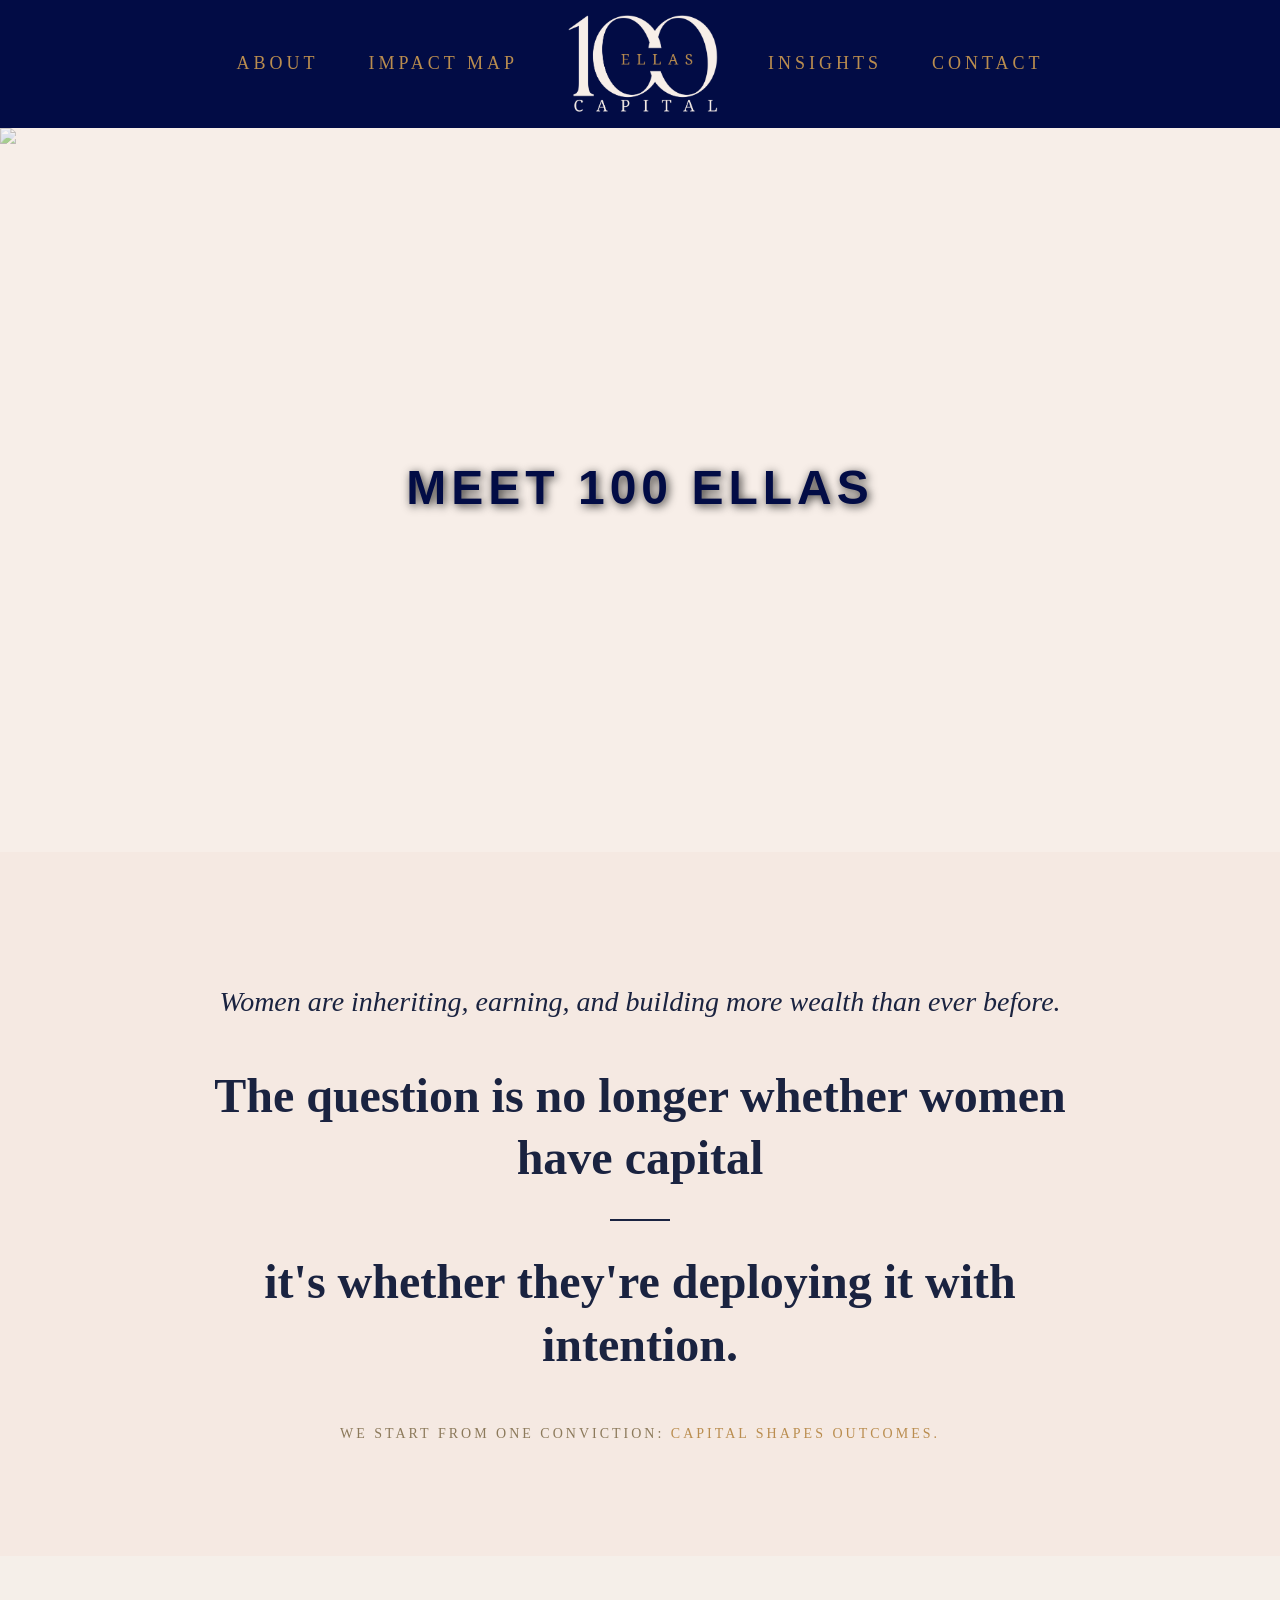
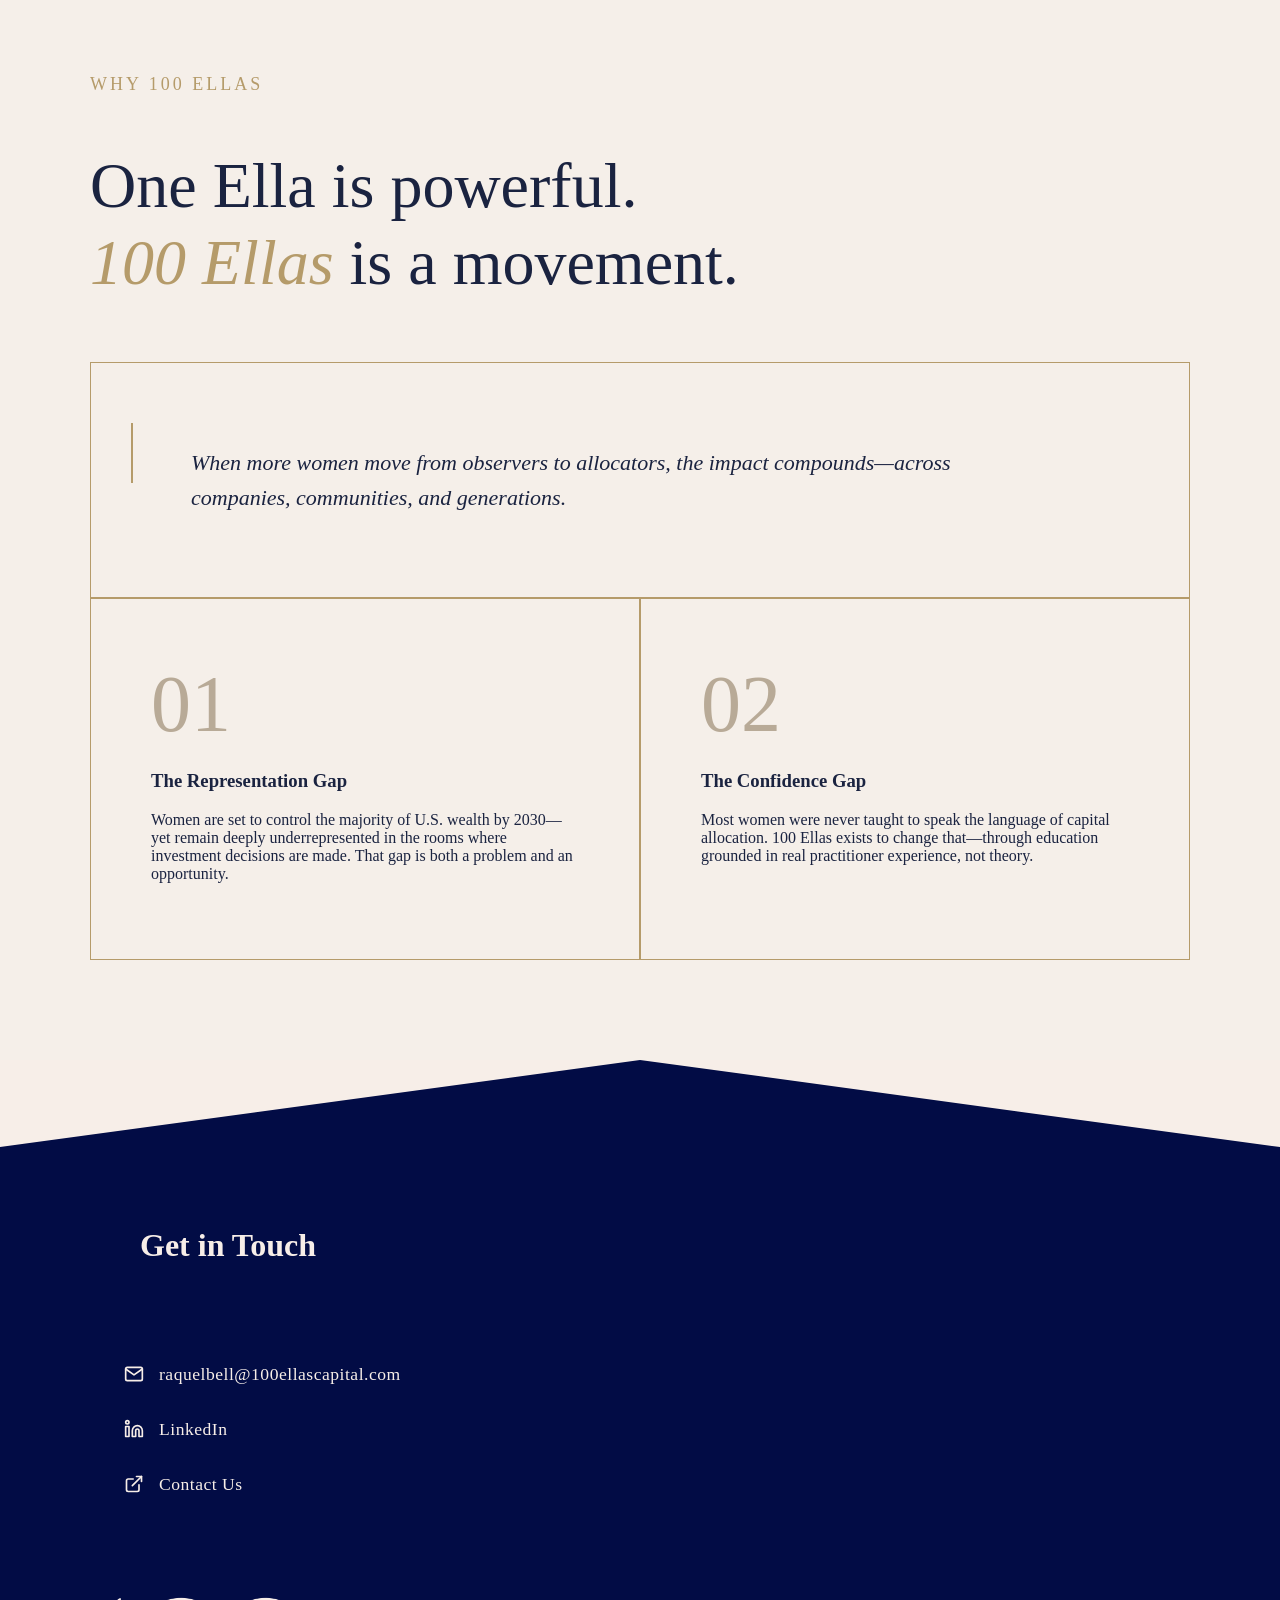
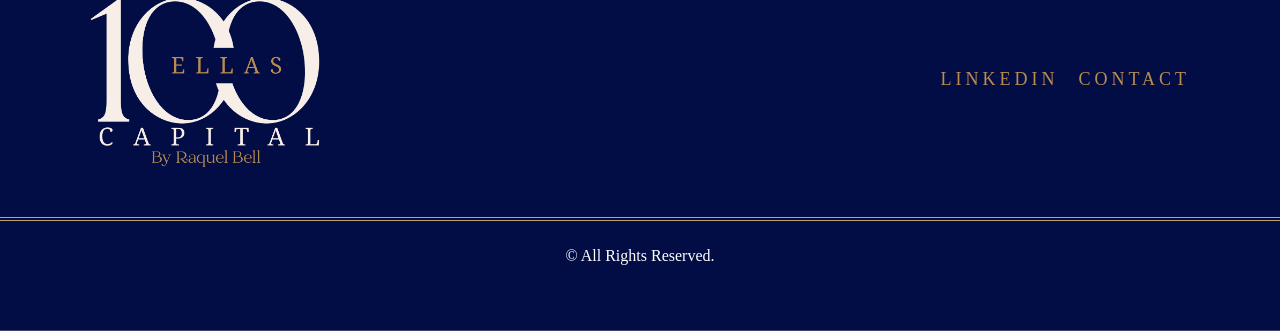
==== about.html @ 115b6231 "Add files via upload" ====
<!DOCTYPE html>
<html lang="en">

<head>
    <meta charset="utf-8">
    <meta http-equiv="X-UA-Compatible" content="IE=edge">
    <title>100 Ellas Capital</title>
    <meta name="description" content="100 Ellas Capital website">
    <meta name="viewport" content="width=device-width, initial-scale=1">
    <link rel="icon" type="image/ico" href="favicon.ico">
    <link href="https://fonts.googleapis.com/css2?family=Bebas+Neue&display=swap" rel="stylesheet">
    <link rel="stylesheet" href="stylecss.css">
</head>

<body>

    <header>
        <div class="container">
            
            <nav>
                <ul>
                    <li><a href="about.html" class="nav-link">ABOUT</a></li>
                    <li><a href="impact.html" class="nav-link">IMPACT MAP</a></li>
                    <li class="logo"><a href="index.html" class="logo-link"><img src="10.png"></a></li>
                    <li><a href="insights.html" class="nav-link">INSIGHTS</a></li>
                    <li><a href="contact.html" class="nav-link">CONTACT</a></li>
                </ul>
            </nav>
        </div>
    </header>

    
    <section class="image-section">
        <div class="img-banner">

              <img src="100ellas.png">


            <div class="image-overlay">
              <h1 class="overlay-text">MEET 100 ELLAS</h1>
            </div>
          </div>
    </section>

    <section class="about-section">
        <div class="text-about">
      
          <p class="intro-line">
            Women are inheriting, earning, and building more wealth than ever before.
          </p>
      
          <h2 class="main-line">
            The question is no longer whether women have capital
          </h2>
      
          <div class="divider"></div>
      
          <h2 class="main-line">
            it's whether they're deploying it with intention.
          </h2>
      
          <p class="closing-line">
            WE START FROM ONE CONVICTION:
            <span>CAPITAL SHAPES OUTCOMES.</span>
          </p>
      
        </div>
      </section>
    
      <section class="why-section">

        <div class="container">
      
          <p class="eyebrow">WHY 100 ELLAS</p>
      
          <h1 class="headline">
            One Ella is powerful.<br>
            <span>100 Ellas</span> is a movement.
          </h1>
      
          <div class="quote-box">
            <p>
              When more women move from observers to allocators, the impact
              compounds—across companies, communities, and generations.
            </p>
          </div>
      
          <div class="about-grid">
      
            <div class="about-card">
              <div class="number">01</div>
              <h3>The Representation Gap</h3>
              <p>
                Women are set to control the majority of U.S. wealth by 2030—yet remain deeply underrepresented in the rooms where investment decisions are made. That gap is both a problem and an opportunity.
              </p>
            </div>
      
            <div class="about-card">
              <div class="number">02</div>
              <h3>The Confidence Gap</h3>
              <p>
                Most women were never taught to speak the language of capital allocation. 100 Ellas exists to change that—through education grounded in real practitioner experience, not theory.
              </p>
            </div>
      
          </div>
      
        </div>
      
      </section>

        <section class="footer-section">
        <section class="get-in-touch">
            <h2 class="title">Get in Touch</h2>
            
            <div class="contact-container">
                <div class="contact-row">
                    <svg class="contact-icon" xmlns="http://www.w3.org/2000/svg" viewBox="0 0 24 24" fill="none" stroke="currentColor" stroke-width="2" stroke-linecap="round" stroke-linejoin="round"><path d="M4 4h16c1.1 0 2 .9 2 2v12c0 1.1-.9 2-2 2H4c-1.1 0-2-.9-2-2V6c0-1.1.9-2 2-2z"></path><polyline points="22,6 12,13 2,6"></polyline></svg>
                    <span class="contact-text">raquelbell@100ellascapital.com</span>
                </div>
            
                <div class="contact-row">
                    <svg class="contact-icon" xmlns="http://www.w3.org/2000/svg" viewBox="0 0 24 24" fill="none" stroke="currentColor" stroke-width="2" stroke-linecap="round" stroke-linejoin="round"><path d="M16 8a6 6 0 0 1 6 6v7h-4v-7a2 2 0 0 0-2-2 2 2 0 0 0-2 2v7h-4v-7a6 6 0 0 1 6-6z"></path><rect x="2" y="9" width="4" height="12"></rect><circle cx="4" cy="4" r="2"></circle></svg>
                    <a href="https://www.linkedin.com/in/raquelbell/" class="contact-link-wrapper">
                        <span class="contact-text">LinkedIn</span>
                    </a>
                </div>
            
                <div class="contact-row">
                    <svg class="contact-icon" xmlns="http://www.w3.org/2000/svg" viewBox="0 0 24 24" fill="none" stroke="currentColor" stroke-width="2" stroke-linecap="round" stroke-linejoin="round">
                        <path d="M18 13v6a2 2 0 0 1-2 2H5a2 2 0 0 1-2-2V8a2 2 0 0 1 2-2h6"></path>
                        <polyline points="15 3 21 3 21 9"></polyline>
                        <line x1="10" y1="14" x2="21" y2="3"></line>
                    </svg>
                    <a href="contact.html" class="contact-link-wrapper">
                        <span class="contact-text">Contact Us</span>
                    </a>
                </div>
            </div>
               
            </div>
            </section>


            <footer>
                <div class="container">
                    <img src="9.png">
                    <div class="social-icons">
                        <a href="https://www.linkedin.com/in/raquelbell/" class="social-link">LINKEDIN</a> <a href="contact.html" class="social-link">Contact</a> </div>
                </div>
                <div class="copyright">
                    <p>&copy; All Rights Reserved.</p>
        
                </div>
            </footer>
            </section>
        
            <script src="javascript.js"></script>

        
            </body>
            </html>
---- stylecss.css ----
body {
	font-family: Georgia, 'Times New Roman', Times, serif;
	margin: 0;
	color: #020c45;
	background-color:#f7eee8; /* Default background */
}

a {
    text-decoration: none;
    color: inherit; /* This keeps the link from turning blue/purple */
}

/* --- Header --- */
header {
    background-color: #020c45;
    padding: 15px 0;
}

.container {
    max-width: 1200px;
    margin: 0 auto;
    padding: 0 20px;
}

/* --- Navigation (The Centering Logic) --- */
header nav ul {
    display: flex;
    align-items: center;     /* Aligns text and logo vertically */
	justify-content: center;
    gap: 50px;               /* Space between items */
    list-style: none;
    margin: 0px;
    padding: 0;
}

/* --- Logo Styling (Inside the li) --- */
.logo img {
    max-width: 150px !important;
    display: block; /* Prevents tiny gap at the bottom */
    cursor: pointer;
}

/* --- Link Styling --- */
.nav-link {
    text-decoration: none;
    color: #ba8d4f;
    font-size: 18px;
    letter-spacing: 4px;
    position: relative;
    padding-bottom: 5px;
    transition: color 0.3s ease;
}

.nav-link:hover {
    color: #f7eee8; 
}

/* Underline Animation */
.nav-link::after {
    content: '';
    position: absolute;
    width: 0;
    height: 2px;
    bottom: 0;
    left: 50%;
    background-color: #bfa071; 
    transition: all 0.3s ease;
    transform: translateX(-50%);
}

.nav-link:hover::after {
    width: 100%;
}


/* --- Section Text --- */
.section-title {
    font-size: 50px;
    color: #020c45;
    font-family: 'Bebas Neue', sans-serif;
    letter-spacing: 2px;
}

.section-text {
    line-height: 1.6;
    margin-bottom: 20px;
    font-size: 18px;
}

/* --- hero Section --- */
.hero-banner , .img-banner{
	position: relative;
	width: 100%;
	height: 80vh; 
	display: flex;
	align-items: center; /* Centers text vertically */
	justify-content: center; /* Centers text horizontally */
	overflow: hidden;
	background-color: #000; 
  }
  
  .hero-video {
	position: absolute;
	top: 0;
	left: 0;
	width: 100%;
	height: 100%;
	object-fit: cover; 
	z-index: 1; 
  }
  
  .hero-overlay {
	position: relative; 
	z-index: 2; 
	text-align: center;
	color: #f7eee8;
	text-transform: uppercase;
	letter-spacing: 5px;
	font-family: 'Trebuchet MS', 'Lucida Sans Unicode', 'Lucida Grande', 'Lucida Sans', Arial, sans-serif;
	animation: slideLeft 1.5s ease-out forwards;
}

@keyframes slideLeft {
  from {
    transform: translateX(-100%); /* Começa fora da tela à esquerda */
    opacity: 0;
  }
  to {
    transform: translateX(0);    /* Termina na posição original */
    opacity: 1;
  }
}
  
  .impactful-phrase {
	font-size: 50px;
	font-weight: bold;
	text-shadow: 2px 2px 10px rgba(0,0,0,0.7);
  }

/* --- Impact Section --- */
.impact-section {
	background-color: #f7eee8;
	padding: 70px 0;
}

.impact-section .grid {
	display: grid;
	grid-template-columns: 1.4fr 1fr;
	gap: 100px;
        align-items: start; /* Changed from center to start */
	
}

.grid{
    margin-left: 100px;
}


.foto img {
    width: 100%  !important;   
    max-width: 400px !important;
    border-radius: 100%;
    display: block;
    position: relative;
    top: -50px; /* Moves the image 50px up from its natural position */

}

.impact-section .buttons {
	display: flex;
	gap: 100px;
}

.btn{
	font-size: 18px;
	text-transform: uppercase;
	text-decoration: solid;
	margin-top: 40px;
	display: inline-block;
	padding: 15px 20px;
	background-color:#ba8d4f;
	color:#f7eee8; 
	font-weight: bold;
	border: none;
	border-radius: 10px;
	cursor: pointer;
	transition: background-color 0.3s;
	width: 180px;
    font-family: Georgia, 'Times New Roman', Times, serif;

}

.btn:hover {
	background-color:#020c45;
	color:#ba8d4f;
}
/* --- Approach Section --- */
/* --- New Approach Layout --- */

.approach-section {
    padding: 10px 20px;
    background-color: #f7eee8; /* Clean white background to make circles pop */
}


.approach-grid {
    display: grid;
    grid-template-columns: repeat(3, 1fr);
    gap: 40px;
    max-width: 1100px;
    margin: 150px auto 0 auto;
}

.approach-item {
    text-align: center;
    display: flex;
    flex-direction: column;
    align-items: center;
    transition: transform 0.3s ease;
}

/* The Animated Round Icon */
.circle-icon {
    width: 120px;
    height: 120px;
    background-color: #ba8d4f; /* Your soft peach/cream color */
    border-radius: 50%;
    display: flex;
    align-items: center;
    justify-content: center;
    color: #020c45;
    margin-bottom: 30px;
    position: relative;
    transition: all 0.4s cubic-bezier(0.175, 0.885, 0.32, 1.275);
    border: 1px solid rgba(2, 12, 69, 0.05);
}

.circle-icon svg {
    width: 40px;
    height: 40px;
}

.stat-highlight {
    font-weight: bold;
    font-size: 1.2rem;
}

/* Hover Animations */
.approach-item:hover .circle-icon {
    transform: scale(1.1);
    background-color: #020c45;
    color: #f7eee8;
    box-shadow: 0 15px 30px rgba(2, 12, 69, 0.15);
}

.approach-item:hover {
    transform: translateY(-10px);
}

/* Continuous Pulse Animation */
@keyframes pulse {
    0% { box-shadow: 0 0 0 0 rgba(247, 238, 232, 0.7); }
    70% { box-shadow: 0 0 0 20px rgba(247, 238, 232, 0); }
    100% { box-shadow: 0 0 0 0 rgba(247, 238, 232, 0); }
}

.pulse-1 { animation: pulse 3s infinite; }
.pulse-2 { animation: pulse 3s infinite 1s; }
.pulse-3 { animation: pulse 3s infinite 2s; }

/* Content Styling */
.approach-title {
    font-family: "Playfair Display", serif;
    font-size: 1.4rem;
    margin-bottom: 15px;
    color: #020c45;
}

.approach-text {
    font-size: 0.95rem;
    line-height: 1.6;
    color: #555;
    max-width: 280px;
}

/* Mobile adjustments */
@media (max-width: 850px) {
    .approach-grid {
        grid-template-columns: 1fr;
        gap: 60px;
    }
}



/* --- Marquee Section --- */
.marquee-section {
    background-color: #f7eee8;
    padding: 60px 0; 
    overflow: hidden;
	margin-left: 150px;
    margin-top: 60px;
	
}

.s-marquee-svg {
    width: 100%;
    height: auto;
	
	
}

.marquee-text {
    fill: #020c45; 
    font-size: 35px; 
    font-weight: bold; 
    text-transform: uppercase;
    letter-spacing: 2px;
    font-family: Georgia, 'Times New Roman', Times, serif;
}



/* --- Recent Posts --- */
.gold-section{
	background-color: #020c45;
	padding: 50px 0 100px 0; /* Extra bottom padding for the V space */
    
    /* The V-Shape Logic */
	clip-path: polygon(0 10%, 50% 0, 100% 10%, 100% 100%, 0 100%);
	color:  #f7eee8;

}

.recent-posts{
	margin-top: 200px;
	border-bottom: double 4px #020c45;
}

.recent-posts .container {
	position: relative;
}

.recentposts-title {

	color: #f7eee8;
	font-size: 24px;
	font-weight: bold;
	margin-bottom: 20px;
	margin-top: 100px;
	letter-spacing: 2px;
}

/* Grid Layout */
.card-grid {
    display: grid;
    grid-template-columns: repeat(auto-fit, minmax(300px, 1fr));
    gap: 30px;
    margin-bottom: 50px;
}

/* Card Styling */
.card {
    background-color: #fff;
    border-radius: 20px;
    overflow: hidden;
    text-align: left;
    transition: transform 0.3s ease;
}

.card:hover {
    transform: translateY(-5px);
}

.image-placeholder {
    width: 100%;
    height: 250px;
    background-color: #d1e0d0; /* Soft sage placeholder */
    background-image: linear-gradient(135deg, #d1e0d0 25%, #c5d6c4 100%);
}

.card-content {
    padding: 30px;
    color: #333;
}

.card-content h3 {
    font-size: 1.5rem;
    margin-bottom: 15px;
    font-weight: 700;
}

.card-content p {
    font-size: 1rem;
    line-height: 1.5;
    color: #666;
    margin-bottom: 25px;
}

.cta {
    text-decoration: none;
    color: #bfa071;
    font-weight: bold;
    font-size: 0.95rem;
    display: inline-block;
}

/* See More Button */

.see-more{
	font-size: 18px;
	text-transform: uppercase;
	text-decoration: solid;
	margin-top: 20px;
	display: inline-block;
	padding: 15px 20px;
	background-color:#ba8d4f;
	color: #f7eee8;
	font-weight: bold;
	border: none;
	border-radius: 10px;
	cursor: pointer;
	transition: background-color 0.3s;
	width: 200px;
	margin-bottom: 70px;
}

.see-more:hover {
	background-color: #f7eee8;
	color:#020c45;
}
/* --- Review Section --- */


.review-section {
	background-color: #f7eee8; 
	padding: 50px 0;
	margin-top: 30px;
	margin-bottom: 130px;
}

.review-card {
	background-color: #fff;
	padding: 30px;
	border-radius: 10px;
	max-width: 800px;
	margin: 15px auto;
	display: flex;
	gap: 20px;
    flex: 1; 
    box-shadow: 0 4px 15px #020c45;
}


/* 1. The Wrapper: Forces everything into a horizontal row */
.review-flex-container {
    display: flex;
    align-items: center;    /* Vertically centers arrows with the card */
    justify-content: center; /* Horizontally centers the whole group */
    gap: 40px;               /* Space between arrows and card */
    width: 100%;
    margin: 0 auto;
}

/* 2. The Arrows: Cleaned up and sized */
.arrow-btn {
    background: none;
    border: none;
    font-size: 40px;
    color: #bfa071; 
    cursor: pointer;
    transition: transform 0.2s;
    flex-shrink: 0; /* Prevents arrows from getting squashed */
}

.arrow-btn:hover {
    transform: scale(1.2);
    color: #020c45;
}

.review-content {
    display: flex;
    flex-direction: column;
    gap: 15px;
}

.user-name {
    font-weight: bold;
    font-size: 1.2rem;
    color: #1a2a44; /* Dark blue/black from your screenshot */
    margin-bottom: 2px;
}

.user-handle {
    font-size: 14px;
    color: #888;
}

.review-body {
    display: flex;
    gap: 10px;
}

.review-quote-icon {
    font-size: 40px;
    color: #eee;
    line-height: 1;
}

.review-text {
    font-style: italic;
    color: #020c45;
    line-height: 1.6;
    margin: 0;
}


/* --- Footer --- */

footer {
	margin-top: 20px;
    background-color: #020c45;
    color: #fff;
    padding: 40px 0;
}

footer .container {
    display: flex;
    justify-content: space-between;
    align-items: center;
}

.social-icons {
    display: flex;
    gap: 20px;
}

.social-link {
    position: relative;
    text-decoration: none;
    font-size: 18px;
    padding-bottom: 5px; 
    display: inline-block;
    line-height: 1;
	text-transform: uppercase;
	letter-spacing: 4px;
	color: #ba8d4f;
}

/* The Underline (matches the header) */
.social-link::after {
    content: '';
    position: absolute;
    width: 0;
    height: 2px;
    bottom: 0;
    left: 50%;
    background-color: #bfa071;
    transition: all 0.3s ease;
    transform: translateX(-50%);
}

.social-link:hover{
	color: #f7eee8; 
}

.social-link:hover::after {
    width: 100%;
}

.container img{
	max-width: 230px;
}

.copyright{
	text-align: center;
	justify-content: center;
	align-items: center;
	padding: 10px;
	margin-top: 50px;
	border-top: double 4px #bfa071;

}

/*----Contact-----*/

/* Container Styling */
.contact-section {
	padding: 80px 20px;
	margin: 60px 40px;

  }
  
  /* Form Groups */
  .form-group {
	margin-bottom: 25px;
	display: flex;
	flex-direction: column;
  }
  
  .form-group label {
	font-family: 'Inter', sans-serif;
	font-weight: 600;
	font-size: 0.85rem;
	text-transform: uppercase;
	letter-spacing: 0.1em;
	margin-bottom: 8px;
	color: #1a1a1a;
  }
  
  /* Minimalist Inputs */
  input[type="text"],
  input[type="email"],
  input[type="tel"],
  textarea {
	border: none;
	border-bottom: 1px solid #d1d1d1; /* Thin bottom line only for a chic look */
	padding: 12px 0;
	font-size: 1rem;
	background: transparent;
	transition: border-color 0.3s ease;
	outline: none;
	border-radius: 0; /* Keeps it sharp */
  }
  
  input:focus,
  textarea:focus {
	border-bottom: 1px solid #020c45; /* Darkens on focus */
  }
  
  
  /* Responsive adjustments */
  @media (max-width: 480px) {
	.form-container h2 {
	  font-size: 2rem;
	}
  }

  #thanks-message {
    animation: fadeIn 0.6s ease-in-out forwards;
}

@keyframes fadeIn {
    from { 
        opacity: 0; 
        transform: translateY(10px); 
    }
    to { 
        opacity: 1; 
        transform: translateY(0); 
    }
}


  /* about page */
  /* The container */
.img-banner {
    position: relative;
    display: inline-block; /* Keeps the box the same size as the image */
    background-color: #f7eee8; /* Makes the image look dark when opacity is low */
    width: 100%;
}

/* The image */
.img-banner img {
    display: block;
    width: 100%;
    height: auto;
    opacity: 0.5; /* Your opacity */
}

/* The overlay container */
.image-overlay {
    position: absolute;
    top: 0;
    left: 0;
    width: 100%;
    height: 100%;
    
    /* This centers the content perfectly */
    display: flex;
    justify-content: center;
    align-items: center;
    
    pointer-events: none; /* Allows you to click the image if needed */
}

/* The actual text */
.overlay-text {
    color: #020c45;
    font-size: 3rem;
    margin: 0;
    text-align: center;
    text-shadow: 2px 2px 10px rgba(0,0,0,0.8); /* Makes it pop */
	position: relative; 
	z-index: 2; 
	text-align: center;
	text-transform: uppercase;
	letter-spacing: 5px;
	font-family: 'Trebuchet MS', 'Lucida Sans Unicode', 'Lucida Grande', 'Lucida Sans', Arial, sans-serif;
	animation: slideLeft 1.5s ease-out forwards;
}
.about-section {
    background-color: #f5e9e2;
    display: flex;
    justify-content: center;
    align-items: center;
    padding: 100px 20px;
  }
  
  .text-about {
    max-width: 900px;
    text-align: center;
    color: #1a2340;
    font-family: Georgia, 'Times New Roman', serif;
  }
  
  /* Top italic sentence */
  .intro-line {
    font-style: italic;
    font-size: 28px;
    line-height: 1.6;
    margin-bottom: 40px;
    color: #1a2340;
  }
  
  /* Main bold statements */
  .main-line {
    font-size: 48px;
    font-weight: 600;
    line-height: 1.3;
    margin: 10px 0;
  }
  
  /* Divider line */
  .divider {
    width: 60px;
    height: 2px;
    background-color: #1a2340;
    margin: 30px auto;
  }
  
  /* Bottom small caps line */
  .closing-line {
    margin-top: 50px;
    font-size: 14px;
    letter-spacing: 3px;
    color: #8c7a5b;
  }
  
  .closing-line span {
    color: #ba8d4f;
  }

  .why-section {
    background-color: #f5efe9;
    padding: 100px 20px;
    font-family: Georgia, 'Times New Roman', serif;
    color: #1a2340;
  }
  
  .container {
    max-width: 1100px;
    margin: 0 auto;
  }
  
  /* Top label */
  .eyebrow {
    font-size: 18px;
    letter-spacing: 3px;
    color: #b59b6a;
    margin-bottom: 20px;
  }
  
  /* Main headline */
  .headline {
    font-size: 64px;
    line-height: 1.2;
    font-weight: 500;
    margin-bottom: 60px;
  }
  
  .headline span {
    font-style: italic;
    color: #b59b6a;
  }
  
  /* Quote box */
  .quote-box {
    border: 1px solid #b59b6a;
    padding: 60px;
    margin-bottom: 0;
    position: relative;
  }
  
  .quote-box p {
    font-style: italic;
    font-size: 22px;
    line-height: 1.6;
    max-width: 800px;
    margin-left: 40px;
  }
  
  /* Vertical accent line */
  .quote-box::before {
    content: "";
    position: absolute;
    left: 40px;
    top: 60px;
    width: 2px;
    height: 60px;
    background-color: #b59b6a;
  }
  
  /* Grid section */
  .about-grid {
    display: grid;
    grid-template-columns: 1fr 1fr;
    border-top: none; /* keeps it aligned with quote box above */
  }
  

  
  .about-card {
    padding: 60px;
    border: 1px solid #b59b6a;
  }
  

  
  /* Large faded numbers */
  .number {
    font-size: 80px;
    color: #b8aa97;
    margin-bottom: 20px;
  }
  
  /* Card titles */
  .card h3 {
    font-size: 26px;
    margin-bottom: 20px;
  }
  
  /* Body text */
  .card p {
    font-family: 'Inter', sans-serif;
    font-size: 18px;
    line-height: 1.7;
    color: #5a5f6a;
  }

/* --- THIRD SECTION: GET IN TOUCH --- */

.footer-section {
	background-color: #020c45;
    padding: 100px 0 0 0; 
        clip-path: polygon(0 10%, 50% 0, 100% 10%, 100% 100%, 0 100%);
        width: 100%;
    position: relative;
	

}

.get-in-touch{
	margin-bottom: 50px;
}

.title {
    font-family: "Playfair Display", serif;
    font-size: 32px;
	padding: 40px;
	margin-left: 100px;
    margin-bottom: 3rem;
	color:  #f7eee8;

}

.contact-container {
    display: flex;
    flex-direction: column;
    gap: 10px; /* Space between the two rows */
	margin-bottom: 50px;
}

.contact-row {
    display: flex;
    align-items:start;
    gap: 15px; /* Space between icon and text */
    padding: 12px 24px;
	color: #f7eee8;
	margin-left: 100px;
	
}

/* Subtle hover effect even if not clickable */

.contact-icon {
    width: 20px;
    height: 20px;
    color: #f7eee8; /* Accent color for the icons */
}

.contact-text {
    font-size: 1.1rem;
    font-weight: 400;
    letter-spacing: 0.5px;
	color: #f7eee8;
	text-decoration: none;
}

.contact-text:hover{
	color: #ba8d4f;
}

.footer-section{
	background-color: #020c45;

}
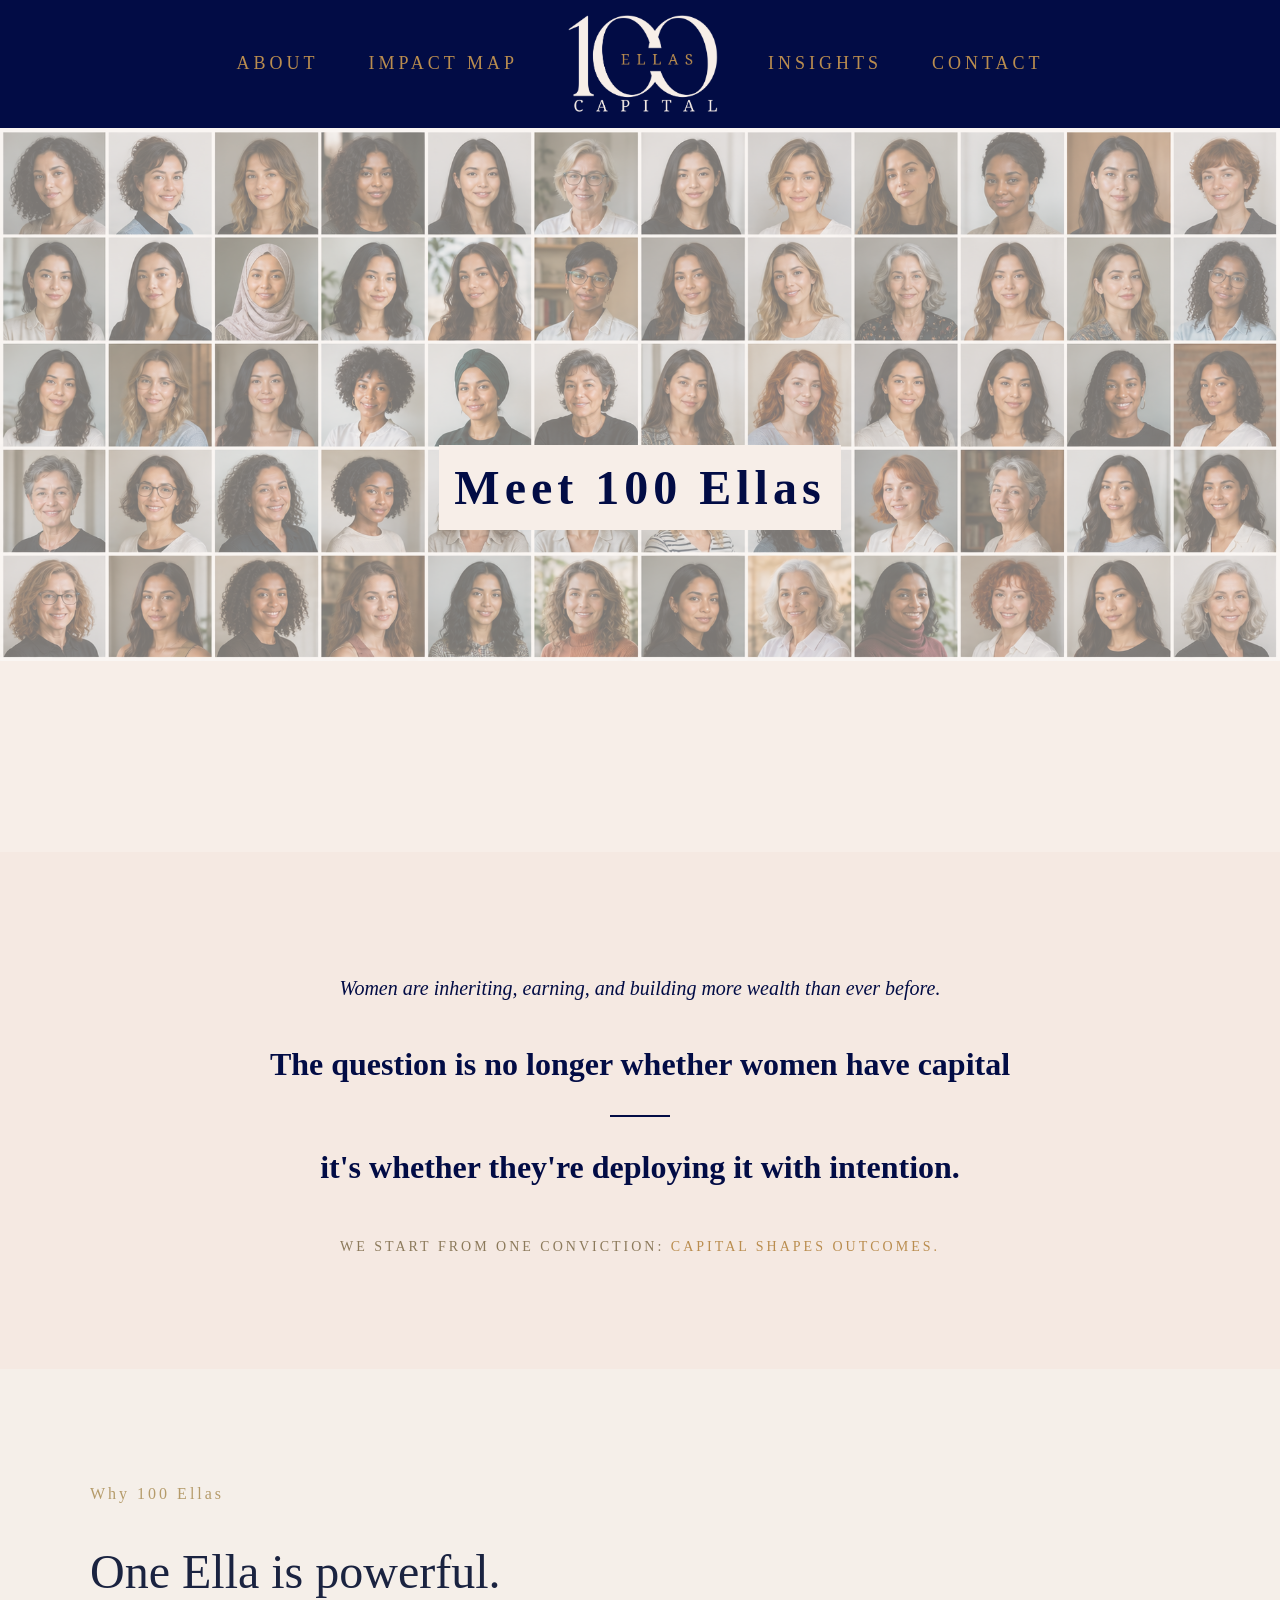
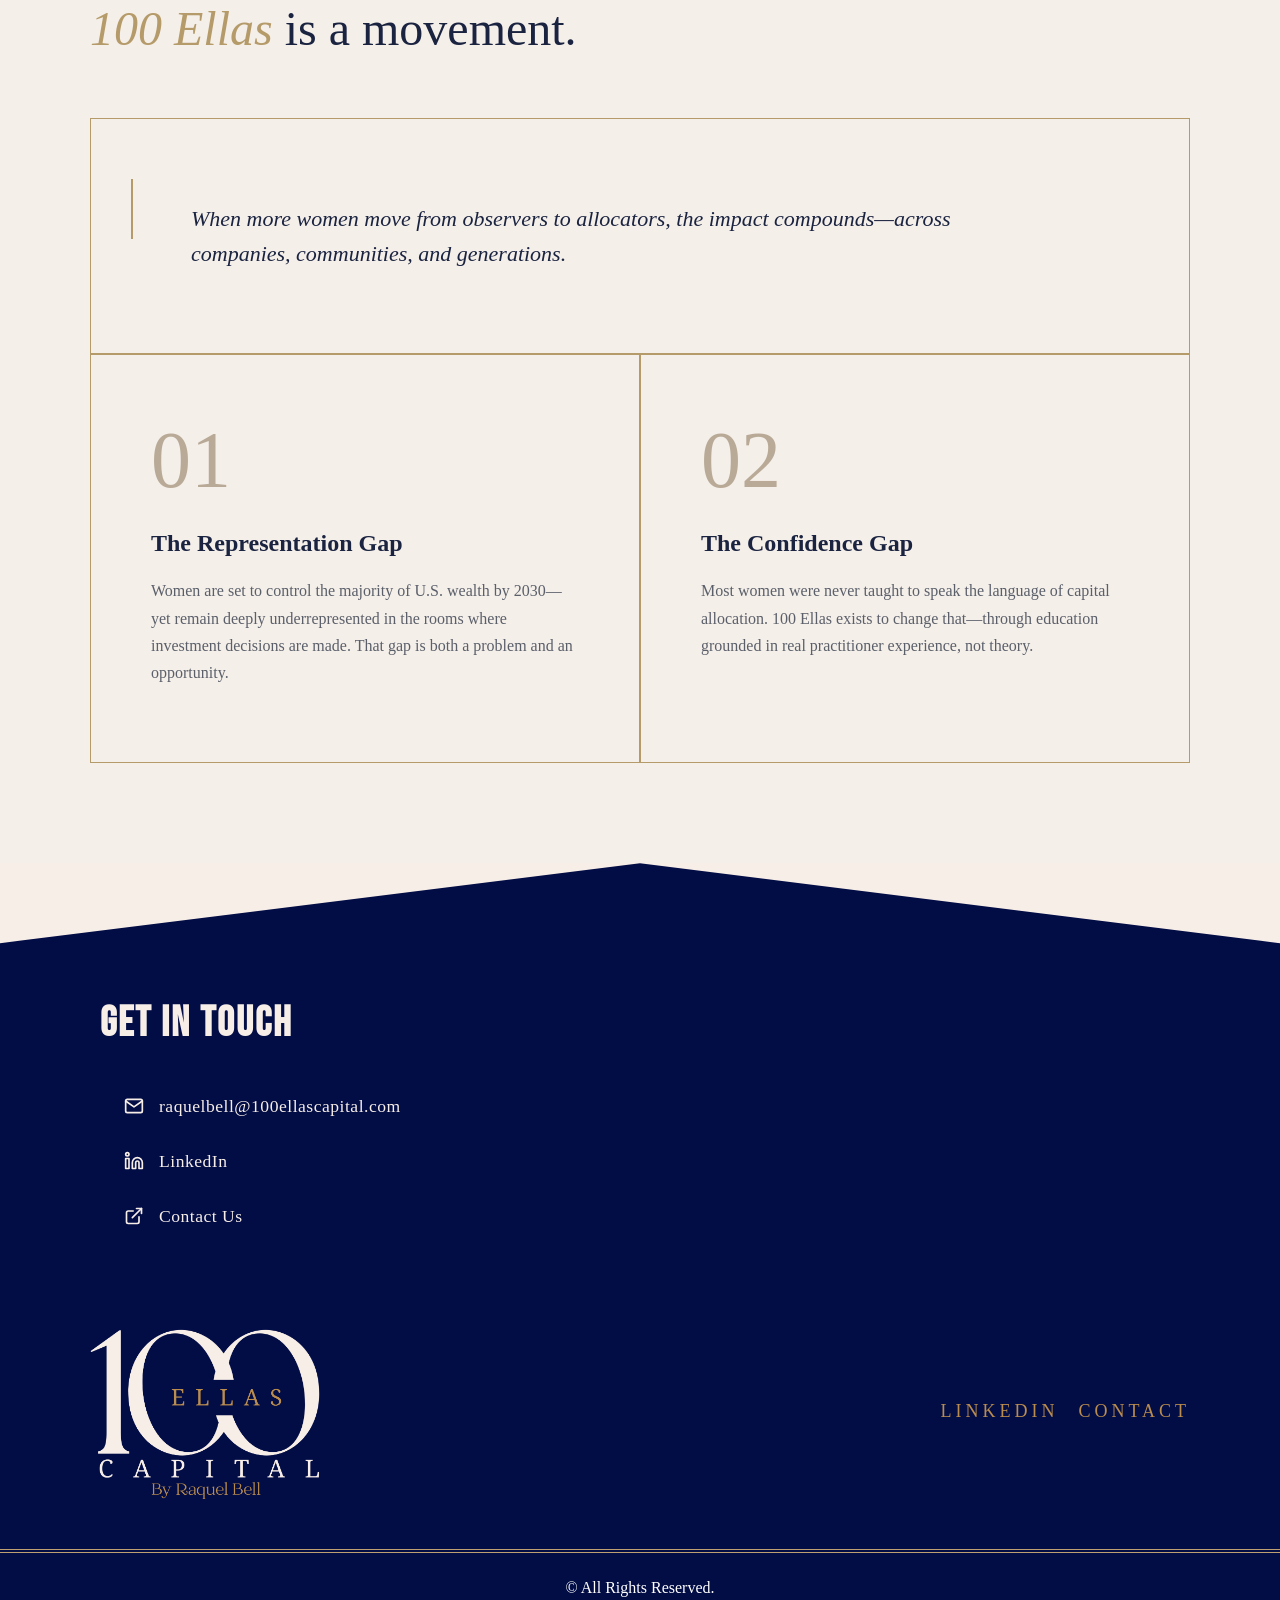
==== commit 95ecd660: "Add files via upload" ====
--- a/about.html
+++ b/about.html
@@ -37,7 +37,7 @@
 
 
             <div class="image-overlay">
-              <h1 class="overlay-text">MEET 100 ELLAS</h1>
+              <h1 class="overlay-text">Meet 100 Ellas</h1>
             </div>
           </div>
     </section>
@@ -71,7 +71,7 @@
 
         <div class="container">
       
-          <p class="eyebrow">WHY 100 ELLAS</p>
+          <p class="eyebrow">Why 100 Ellas</p>
       
           <h1 class="headline">
             One Ella is powerful.<br>
--- a/stylecss.css
+++ b/stylecss.css
@@ -113,11 +113,16 @@
 	position: relative; 
 	z-index: 2; 
 	text-align: center;
-	color: #f7eee8;
-	text-transform: uppercase;
+    color: #f7eee8;
+    font-size: 3rem;
+    margin: 0;
 	letter-spacing: 5px;
-	font-family: 'Trebuchet MS', 'Lucida Sans Unicode', 'Lucida Grande', 'Lucida Sans', Arial, sans-serif;
+	font-family: "Snell Roundhand", cursive;
 	animation: slideLeft 1.5s ease-out forwards;
+    animation: slideLeft 1.5s ease-out forwards;
+    text-shadow: 2px 2px 10px rgba(0,0,0,0.7);
+    
+
 }
 
 @keyframes slideLeft {
@@ -134,7 +139,6 @@
   .impactful-phrase {
 	font-size: 50px;
 	font-weight: bold;
-	text-shadow: 2px 2px 10px rgba(0,0,0,0.7);
   }
 
 /* --- Impact Section --- */
@@ -691,14 +695,14 @@
     font-size: 3rem;
     margin: 0;
     text-align: center;
-    text-shadow: 2px 2px 10px rgba(0,0,0,0.8); /* Makes it pop */
 	position: relative; 
 	z-index: 2; 
 	text-align: center;
-	text-transform: uppercase;
 	letter-spacing: 5px;
-	font-family: 'Trebuchet MS', 'Lucida Sans Unicode', 'Lucida Grande', 'Lucida Sans', Arial, sans-serif;
+	font-family: "Snell Roundhand", cursive;
 	animation: slideLeft 1.5s ease-out forwards;
+    background-color: #f7eee8;
+    padding: 15px;
 }
 .about-section {
     background-color: #f5e9e2;
@@ -711,22 +715,22 @@
   .text-about {
     max-width: 900px;
     text-align: center;
-    color: #1a2340;
+    color: #020c45;
     font-family: Georgia, 'Times New Roman', serif;
   }
   
   /* Top italic sentence */
   .intro-line {
     font-style: italic;
-    font-size: 28px;
+    font-size: 20px;
     line-height: 1.6;
     margin-bottom: 40px;
-    color: #1a2340;
+    color: #020c45;
   }
   
   /* Main bold statements */
   .main-line {
-    font-size: 48px;
+    font-size: 32px;
     font-weight: 600;
     line-height: 1.3;
     margin: 10px 0;
@@ -736,7 +740,7 @@
   .divider {
     width: 60px;
     height: 2px;
-    background-color: #1a2340;
+    background-color: #020c45;
     margin: 30px auto;
   }
   
@@ -766,7 +770,7 @@
   
   /* Top label */
   .eyebrow {
-    font-size: 18px;
+    font-size: 16px;
     letter-spacing: 3px;
     color: #b59b6a;
     margin-bottom: 20px;
@@ -774,7 +778,7 @@
   
   /* Main headline */
   .headline {
-    font-size: 64px;
+    font-size: 48px;
     line-height: 1.2;
     font-weight: 500;
     margin-bottom: 60px;
@@ -819,8 +823,6 @@
     border-top: none; /* keeps it aligned with quote box above */
   }
   
-
-  
   .about-card {
     padding: 60px;
     border: 1px solid #b59b6a;
@@ -833,20 +835,61 @@
     font-size: 80px;
     color: #b8aa97;
     margin-bottom: 20px;
-  }
+        transition: color 0.35s ease, transform 0.35s ease;
+      }
+
   
   /* Card titles */
-  .card h3 {
-    font-size: 26px;
+  .about-card h3 {
+    font-size: 24px;
     margin-bottom: 20px;
   }
   
   /* Body text */
-  .card p {
-    font-family: 'Inter', sans-serif;
-    font-size: 18px;
+  .about-card p {
+    font-family: Georgia, 'Times New Roman', Times, serif;
+    font-size: 16px;
     line-height: 1.7;
     color: #5a5f6a;
+  }
+
+  .about-card {
+    transition: transform 0.35s ease, background-color 0.35s ease;
+  }
+  
+  .about-card:hover {
+    transform: translateY(-6px);
+    background-color: #f8f3ee; /* slightly lighter than background */
+  }
+  
+  .about-card:hover .number {
+    color: #b59b6a;
+    transform: translateY(-4px);
+  }
+
+  .about-card h3 {
+    transition: color 0.3s ease;
+  }
+  
+  .about-card:hover h3 {
+    color: #020c45;
+  }
+  .quote-box {
+    transition: background-color 0.4s ease, border-color 0.4s ease;
+  }
+  
+  .quote-box:hover {
+    background-color: #f8f3ee;
+    border-color: #d6c7b5;
+  }
+
+  .quote-box::before {
+    transition: height 0.4s ease, background-color 0.4s ease;
+  }
+  
+  .quote-box:hover::before {
+    height: 80px;
+    background-color: #b59b6a;
   }
 
 /* --- THIRD SECTION: GET IN TOUCH --- */
@@ -863,16 +906,15 @@
 
 .get-in-touch{
 	margin-bottom: 50px;
+
 }
 
 .title {
-    font-family: "Playfair Display", serif;
-    font-size: 32px;
-	padding: 40px;
-	margin-left: 100px;
-    margin-bottom: 3rem;
-	color:  #f7eee8;
-
+    font-size: 42px;
+    color: #f7eee8;
+    font-family: 'Bebas Neue', sans-serif;
+    letter-spacing: 2px;
+    margin-left: 100px;
 }
 
 .contact-container {
